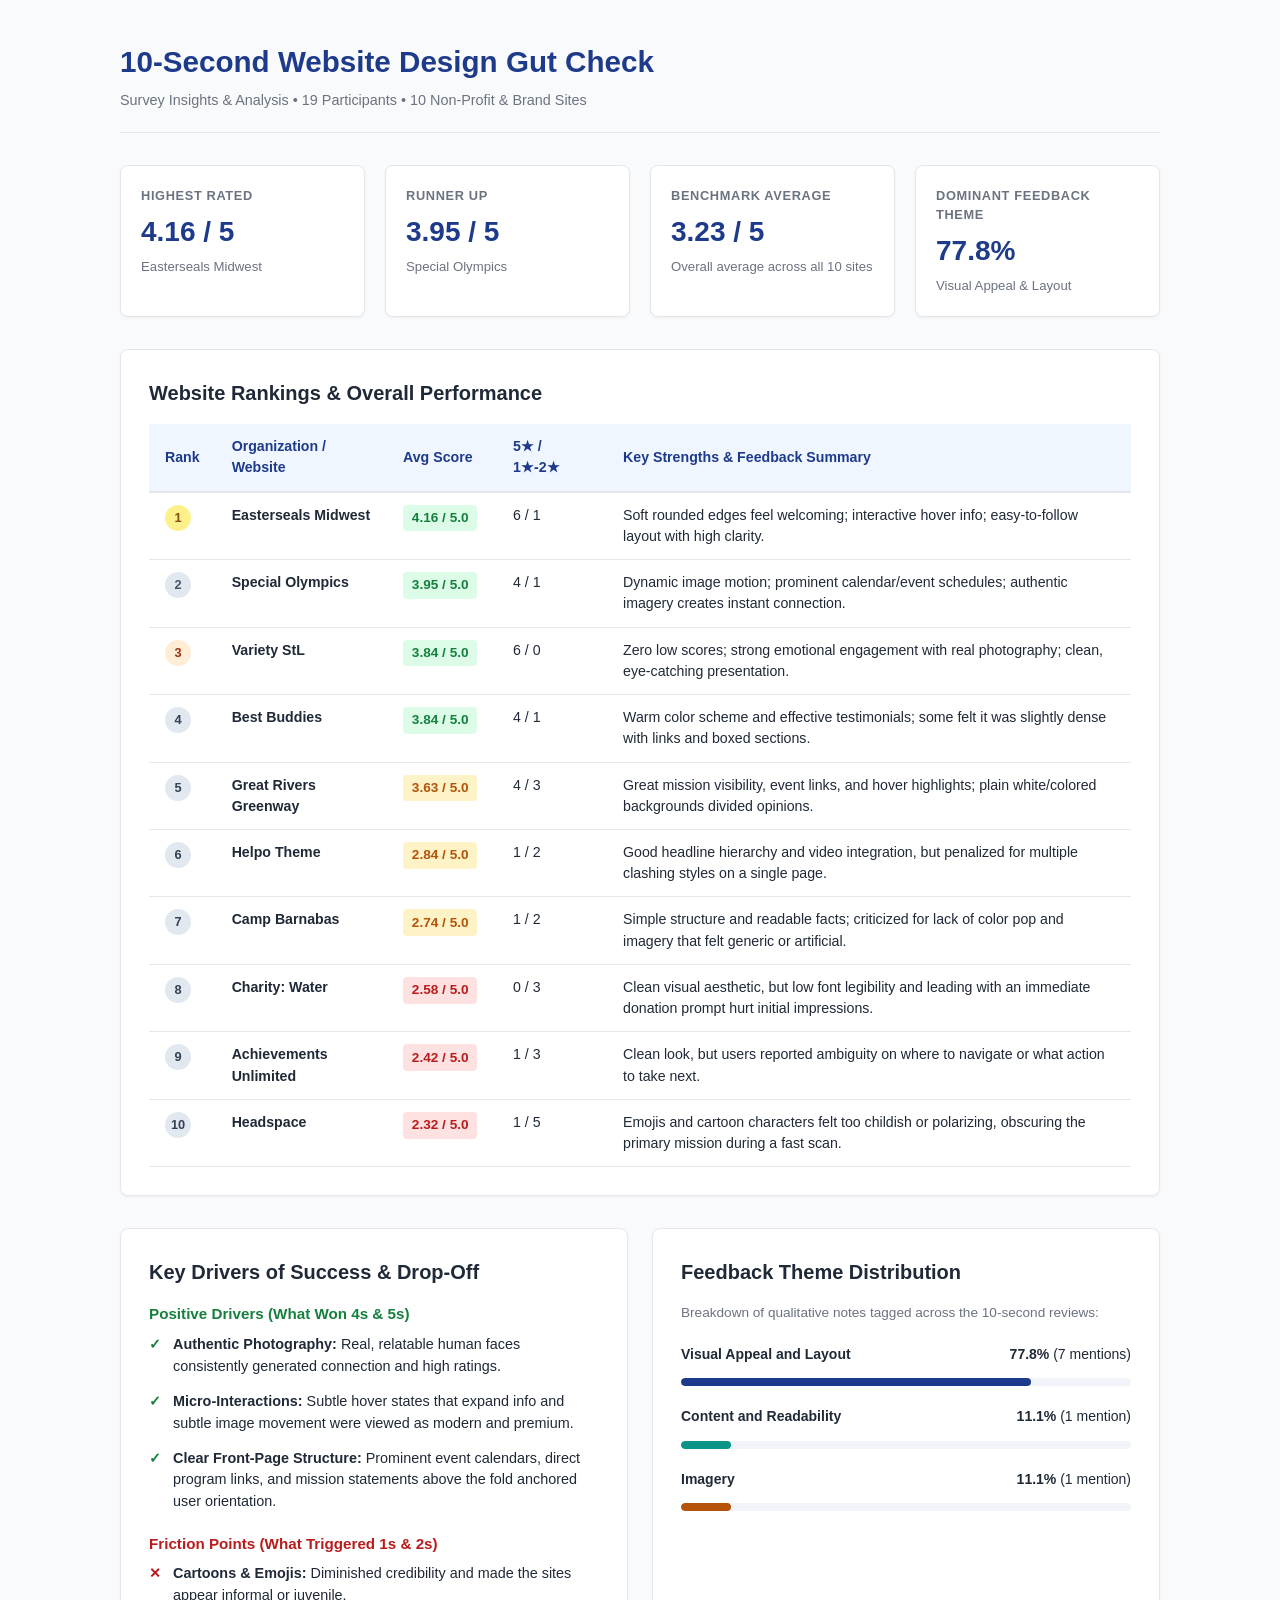
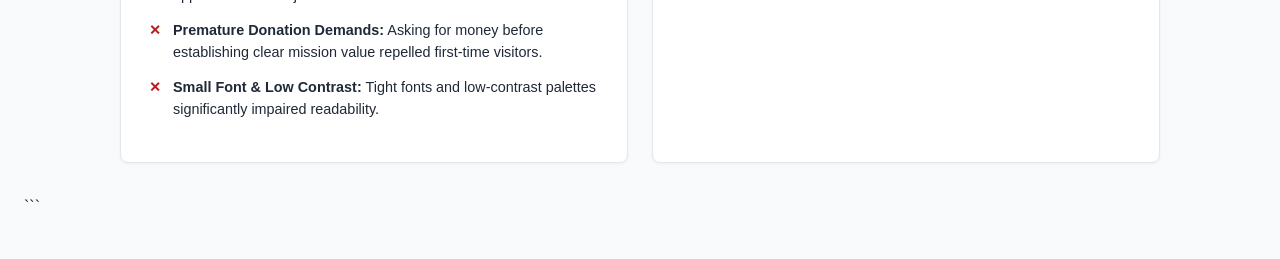
==== lifebridge-gut-check-analysis.html @ a0029921 "Add LifeBridge gut-check analysis Co-authored-by: Copilot <223556219+Copilot@users.noreply.github.co" ====
<!DOCTYPE html>
<html lang="en">
<head>
  <meta charset="UTF-8" />
  <meta name="viewport" content="width=device-width, initial-scale=1.0" />
  <title>10-Second Website Design Gut Check – Executive Summary</title>
  <style>
    :root {
      --primary: #1e3a8a;
      --primary-light: #eff6ff;
      --secondary: #0d9488;
      --text-main: #1f2937;
      --text-muted: #6b7280;
      --bg-page: #f9fafb;
      --bg-card: #ffffff;
      --border: #e5e7eb;
      --success: #15803d;
      --warning: #b45309;
      --danger: #b91c1c;
      --font-family: -apple-system, BlinkMacSystemFont, "Segoe UI", Roboto, Helvetica, Arial, sans-serif;
    }

    * {
      box-sizing: border-box;
      margin: 0;
      padding: 0;
    }

    body {
      font-family: var(--font-family);
      background-color: var(--bg-page);
      color: var(--text-main);
      line-height: 1.5;
      padding: 2.5rem 1.5rem;
    }

    .container {
      max-width: 1040px;
      margin: 0 auto;
    }

    header {
      margin-bottom: 2rem;
      border-bottom: 1px solid var(--border);
      padding-bottom: 1.25rem;
    }

    h1 {
      font-size: 1.85rem;
      font-weight: 700;
      color: var(--primary);
      margin-bottom: 0.35rem;
    }

    .meta {
      font-size: 0.9rem;
      color: var(--text-muted);
    }

    .kpi-grid {
      display: grid;
      grid-template-columns: repeat(auto-fit, minmax(220px, 1fr));
      gap: 1.25rem;
      margin-bottom: 2rem;
    }

    .kpi-card {
      background: var(--bg-card);
      border: 1px solid var(--border);
      border-radius: 8px;
      padding: 1.25rem;
      box-shadow: 0 1px 3px rgba(0, 0, 0, 0.05);
    }

    .kpi-title {
      font-size: 0.8rem;
      text-transform: uppercase;
      letter-spacing: 0.05em;
      color: var(--text-muted);
      font-weight: 600;
      margin-bottom: 0.4rem;
    }

    .kpi-value {
      font-size: 1.75rem;
      font-weight: 700;
      color: var(--primary);
    }

    .kpi-subtext {
      font-size: 0.825rem;
      color: var(--text-muted);
      margin-top: 0.25rem;
    }

    .section-card {
      background: var(--bg-card);
      border: 1px solid var(--border);
      border-radius: 8px;
      padding: 1.75rem;
      margin-bottom: 2rem;
      box-shadow: 0 1px 3px rgba(0, 0, 0, 0.05);
    }

    h2 {
      font-size: 1.25rem;
      font-weight: 600;
      color: var(--text-main);
      margin-bottom: 1rem;
      display: flex;
      align-items: center;
      gap: 0.5rem;
    }

    table {
      width: 100%;
      border-collapse: collapse;
      text-align: left;
      font-size: 0.885rem;
    }

    th {
      background-color: var(--primary-light);
      color: var(--primary);
      font-weight: 600;
      padding: 0.75rem 1rem;
      border-bottom: 2px solid var(--border);
    }

    td {
      padding: 0.75rem 1rem;
      border-bottom: 1px solid var(--border);
      vertical-align: top;
    }

    tr:hover td {
      background-color: #f8fafc;
    }

    .rank-badge {
      display: inline-block;
      width: 26px;
      height: 26px;
      line-height: 26px;
      text-align: center;
      border-radius: 50%;
      font-weight: 700;
      font-size: 0.8rem;
      background: #e2e8f0;
      color: #334155;
    }

    .rank-1 { background: #fef08a; color: #854d0e; }
    .rank-2 { background: #e2e8f0; color: #475569; }
    .rank-3 { background: #ffedd5; color: #9a3412; }

    .score-pill {
      font-weight: 700;
      padding: 0.2rem 0.55rem;
      border-radius: 4px;
      font-size: 0.85rem;
      display: inline-block;
    }

    .score-high { background: #dcfce7; color: var(--success); }
    .score-mid { background: #fef3c7; color: var(--warning); }
    .score-low { background: #fee2e2; color: var(--danger); }

    .split-grid {
      display: grid;
      grid-template-columns: 1fr 1fr;
      gap: 1.5rem;
    }

    @media (max-width: 768px) {
      .split-grid {
        grid-template-columns: 1fr;
      }
      body {
        padding: 1rem;
      }
    }

    .takeaway-list {
      list-style-type: none;
    }

    .takeaway-list li {
      position: relative;
      padding-left: 1.5rem;
      margin-bottom: 0.85rem;
      font-size: 0.9rem;
    }

    .takeaway-positive li::before {
      content: "✓";
      position: absolute;
      left: 0;
      color: var(--success);
      font-weight: bold;
    }

    .takeaway-negative li::before {
      content: "✕";
      position: absolute;
      left: 0;
      color: var(--danger);
      font-weight: bold;
    }

    .theme-row {
      display: flex;
      justify-content: space-between;
      align-items: center;
      margin-bottom: 0.85rem;
      font-size: 0.875rem;
    }

    .bar-bg {
      background: #f1f5f9;
      height: 8px;
      border-radius: 9999px;
      width: 100%;
      overflow: hidden;
      margin-top: 0.35rem;
    }

    .bar-fill {
      background: var(--primary);
      height: 100%;
      border-radius: 9999px;
    }
  </style>
</head>
<body>
  <div class="container">
    <header>
      <h1>10-Second Website Design Gut Check</h1>
      <p class="meta">Survey Insights & Analysis &bull; 19 Participants &bull; 10 Non-Profit & Brand Sites</p>
    </header>

    <!-- KPI Summary Row -->
    <div class="kpi-grid">
      <div class="kpi-card">
        <div class="kpi-title">Highest Rated</div>
        <div class="kpi-value">4.16 / 5</div>
        <div class="kpi-subtext">Easterseals Midwest</div>
      </div>
      <div class="kpi-card">
        <div class="kpi-title">Runner Up</div>
        <div class="kpi-value">3.95 / 5</div>
        <div class="kpi-subtext">Special Olympics</div>
      </div>
      <div class="kpi-card">
        <div class="kpi-title">Benchmark Average</div>
        <div class="kpi-value">3.23 / 5</div>
        <div class="kpi-subtext">Overall average across all 10 sites</div>
      </div>
      <div class="kpi-card">
        <div class="kpi-title">Dominant Feedback Theme</div>
        <div class="kpi-value">77.8%</div>
        <div class="kpi-subtext">Visual Appeal & Layout</div>
      </div>
    </div>

    <!-- Leaderboard Table -->
    <div class="section-card">
      <h2>Website Rankings & Overall Performance</h2>
      <div style="overflow-x: auto;">
        <table>
          <thead>
            <tr>
              <th style="width: 50px;">Rank</th>
              <th>Organization / Website</th>
              <th style="width: 110px;">Avg Score</th>
              <th style="width: 110px;">5★ / 1★-2★</th>
              <th>Key Strengths & Feedback Summary</th>
            </tr>
          </thead>
          <tbody>
            <tr>
              <td><span class="rank-badge rank-1">1</span></td>
              <td><strong>Easterseals Midwest</strong></td>
              <td><span class="score-pill score-high">4.16 / 5.0</span></td>
              <td>6 / 1</td>
              <td>Soft rounded edges feel welcoming; interactive hover info; easy-to-follow layout with high clarity.</td>
            </tr>
            <tr>
              <td><span class="rank-badge rank-2">2</span></td>
              <td><strong>Special Olympics</strong></td>
              <td><span class="score-pill score-high">3.95 / 5.0</span></td>
              <td>4 / 1</td>
              <td>Dynamic image motion; prominent calendar/event schedules; authentic imagery creates instant connection.</td>
            </tr>
            <tr>
              <td><span class="rank-badge rank-3">3</span></td>
              <td><strong>Variety StL</strong></td>
              <td><span class="score-pill score-high">3.84 / 5.0</span></td>
              <td>6 / 0</td>
              <td>Zero low scores; strong emotional engagement with real photography; clean, eye-catching presentation.</td>
            </tr>
            <tr>
              <td><span class="rank-badge">4</span></td>
              <td><strong>Best Buddies</strong></td>
              <td><span class="score-pill score-high">3.84 / 5.0</span></td>
              <td>4 / 1</td>
              <td>Warm color scheme and effective testimonials; some felt it was slightly dense with links and boxed sections.</td>
            </tr>
            <tr>
              <td><span class="rank-badge">5</span></td>
              <td><strong>Great Rivers Greenway</strong></td>
              <td><span class="score-pill score-mid">3.63 / 5.0</span></td>
              <td>4 / 3</td>
              <td>Great mission visibility, event links, and hover highlights; plain white/colored backgrounds divided opinions.</td>
            </tr>
            <tr>
              <td><span class="rank-badge">6</span></td>
              <td><strong>Helpo Theme</strong></td>
              <td><span class="score-pill score-mid">2.84 / 5.0</span></td>
              <td>1 / 2</td>
              <td>Good headline hierarchy and video integration, but penalized for multiple clashing styles on a single page.</td>
            </tr>
            <tr>
              <td><span class="rank-badge">7</span></td>
              <td><strong>Camp Barnabas</strong></td>
              <td><span class="score-pill score-mid">2.74 / 5.0</span></td>
              <td>1 / 2</td>
              <td>Simple structure and readable facts; criticized for lack of color pop and imagery that felt generic or artificial.</td>
            </tr>
            <tr>
              <td><span class="rank-badge">8</span></td>
              <td><strong>Charity: Water</strong></td>
              <td><span class="score-pill score-low">2.58 / 5.0</span></td>
              <td>0 / 3</td>
              <td>Clean visual aesthetic, but low font legibility and leading with an immediate donation prompt hurt initial impressions.</td>
            </tr>
            <tr>
              <td><span class="rank-badge">9</span></td>
              <td><strong>Achievements Unlimited</strong></td>
              <td><span class="score-pill score-low">2.42 / 5.0</span></td>
              <td>1 / 3</td>
              <td>Clean look, but users reported ambiguity on where to navigate or what action to take next.</td>
            </tr>
            <tr>
              <td><span class="rank-badge">10</span></td>
              <td><strong>Headspace</strong></td>
              <td><span class="score-pill score-low">2.32 / 5.0</span></td>
              <td>1 / 5</td>
              <td>Emojis and cartoon characters felt too childish or polarizing, obscuring the primary mission during a fast scan.</td>
            </tr>
          </tbody>
        </table>
      </div>
    </div>

    <!-- Takeaways & Theme Breakdown -->
    <div class="split-grid">
      <!-- Qualitative Drivers -->
      <div class="section-card">
        <h2>Key Drivers of Success & Drop-Off</h2>
        
        <h3 style="font-size: 0.95rem; color: var(--success); margin: 0.75rem 0 0.5rem;">Positive Drivers (What Won 4s & 5s)</h3>
        <ul class="takeaway-list takeaway-positive">
          <li><strong>Authentic Photography:</strong> Real, relatable human faces consistently generated connection and high ratings.</li>
          <li><strong>Micro-Interactions:</strong> Subtle hover states that expand info and subtle image movement were viewed as modern and premium.</li>
          <li><strong>Clear Front-Page Structure:</strong> Prominent event calendars, direct program links, and mission statements above the fold anchored user orientation.</li>
        </ul>

        <h3 style="font-size: 0.95rem; color: var(--danger); margin: 1.25rem 0 0.5rem;">Friction Points (What Triggered 1s & 2s)</h3>
        <ul class="takeaway-list takeaway-negative">
          <li><strong>Cartoons & Emojis:</strong> Diminished credibility and made the sites appear informal or juvenile.</li>
          <li><strong>Premature Donation Demands:</strong> Asking for money before establishing clear mission value repelled first-time visitors.</li>
          <li><strong>Small Font & Low Contrast:</strong> Tight fonts and low-contrast palettes significantly impaired readability.</li>
        </ul>
      </div>

      <!-- Feedback Distribution -->
      <div class="section-card">
        <h2>Feedback Theme Distribution</h2>
        <p style="font-size: 0.85rem; color: var(--text-muted); margin-bottom: 1.25rem;">
          Breakdown of qualitative notes tagged across the 10-second reviews:
        </p>

        <div style="margin-bottom: 1.25rem;">
          <div class="theme-row">
            <span><strong>Visual Appeal and Layout</strong></span>
            <span><strong>77.8%</strong> (7 mentions)</span>
          </div>
          <div class="bar-bg">
            <div class="bar-fill" style="width: 77.8%;"></div>
          </div>
        </div>

        <div style="margin-bottom: 1.25rem;">
          <div class="theme-row">
            <span><strong>Content and Readability</strong></span>
            <span><strong>11.1%</strong> (1 mention)</span>
          </div>
          <div class="bar-bg">
            <div class="bar-fill" style="width: 11.1%; background: var(--secondary);"></div>
          </div>
        </div>

        <div style="margin-bottom: 1.25rem;">
          <div class="theme-row">
            <span><strong>Imagery</strong></span>
            <span><strong>11.1%</strong> (1 mention)</span>
          </div>
          <div class="bar-bg">
            <div class="bar-fill" style="width: 11.1%; background: var(--warning);"></div>
          </div>
        </div>
      </div>
    </div>
  </div>
</body>
</html>

```
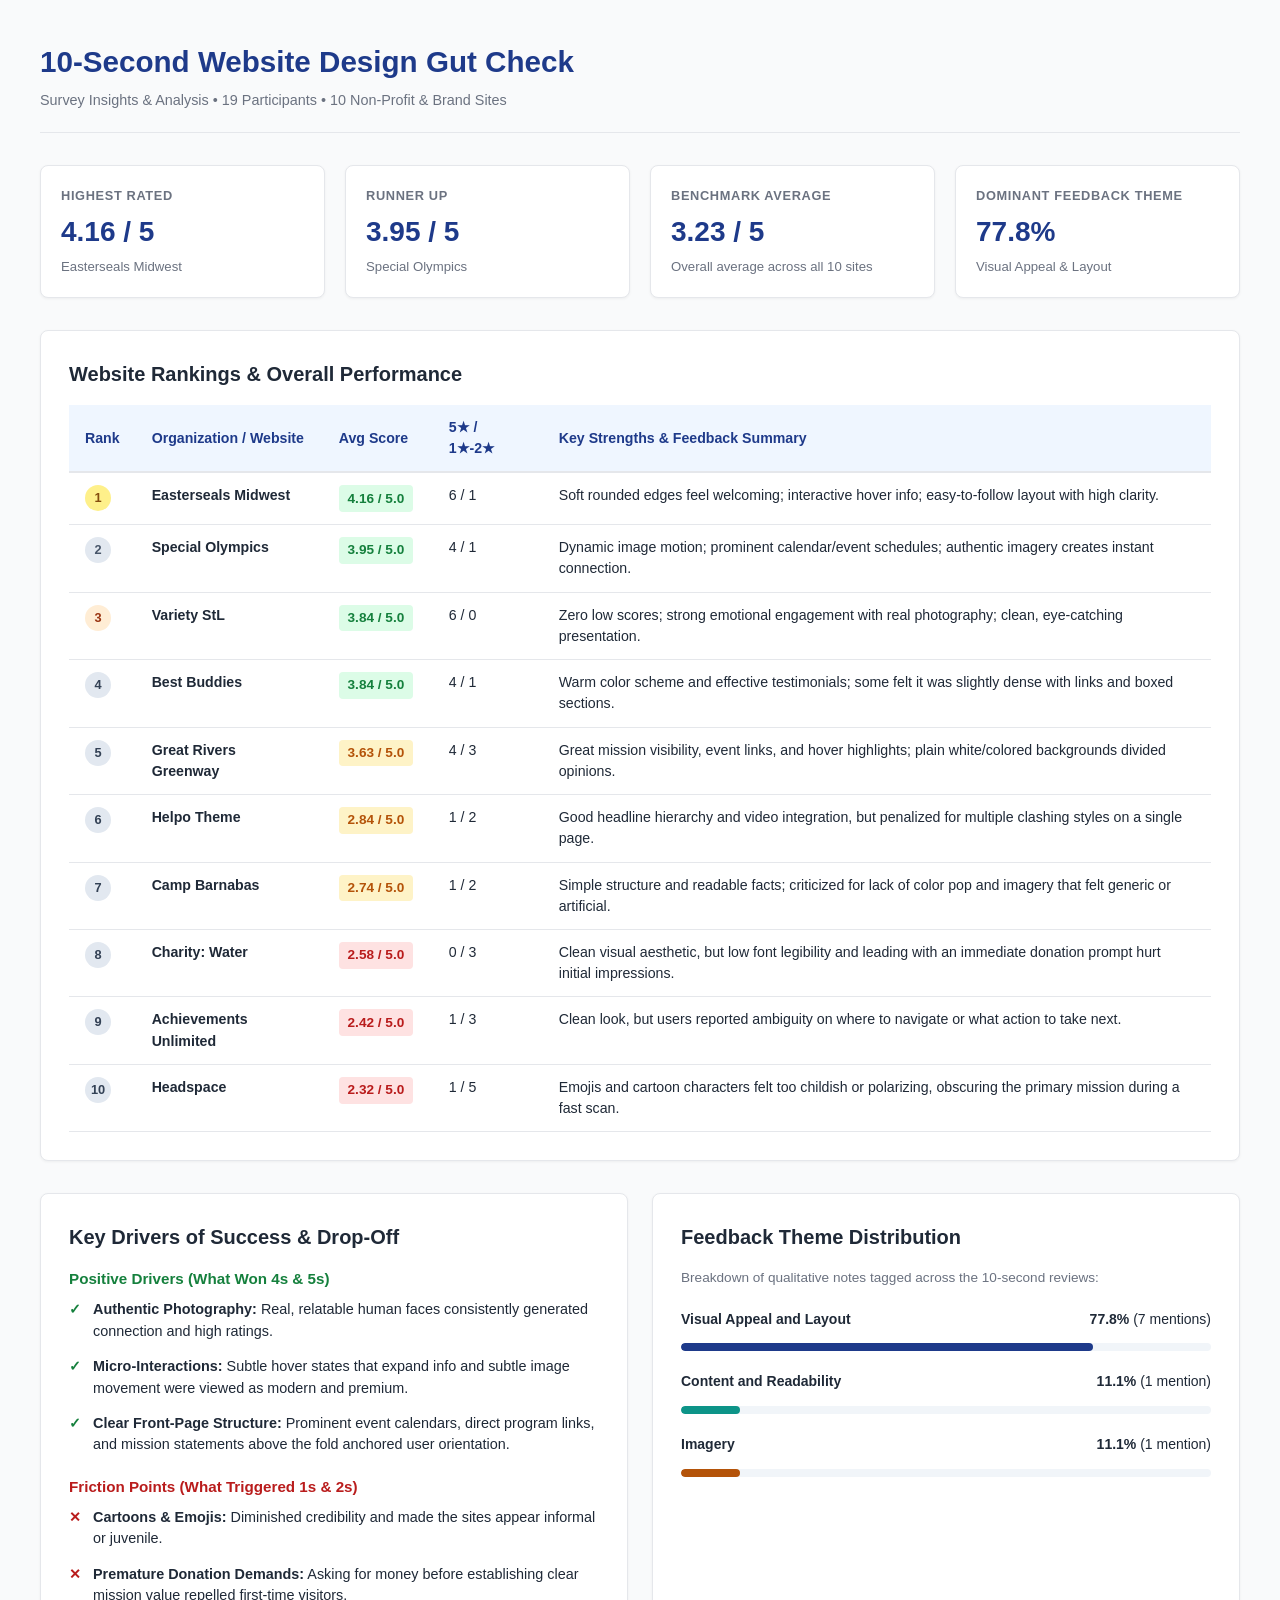
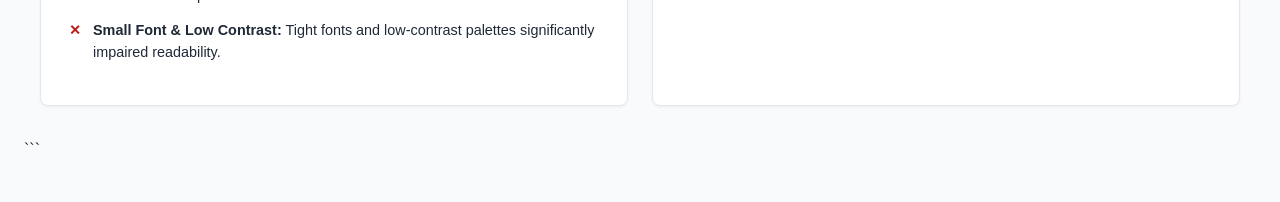
==== commit 4539c8f3: "more css" ====
--- a/lifebridge-gut-check-analysis.html
+++ b/lifebridge-gut-check-analysis.html
@@ -35,7 +35,7 @@
     }
 
     .container {
-      max-width: 1040px;
+      max-width: 1200px;
       margin: 0 auto;
     }
 
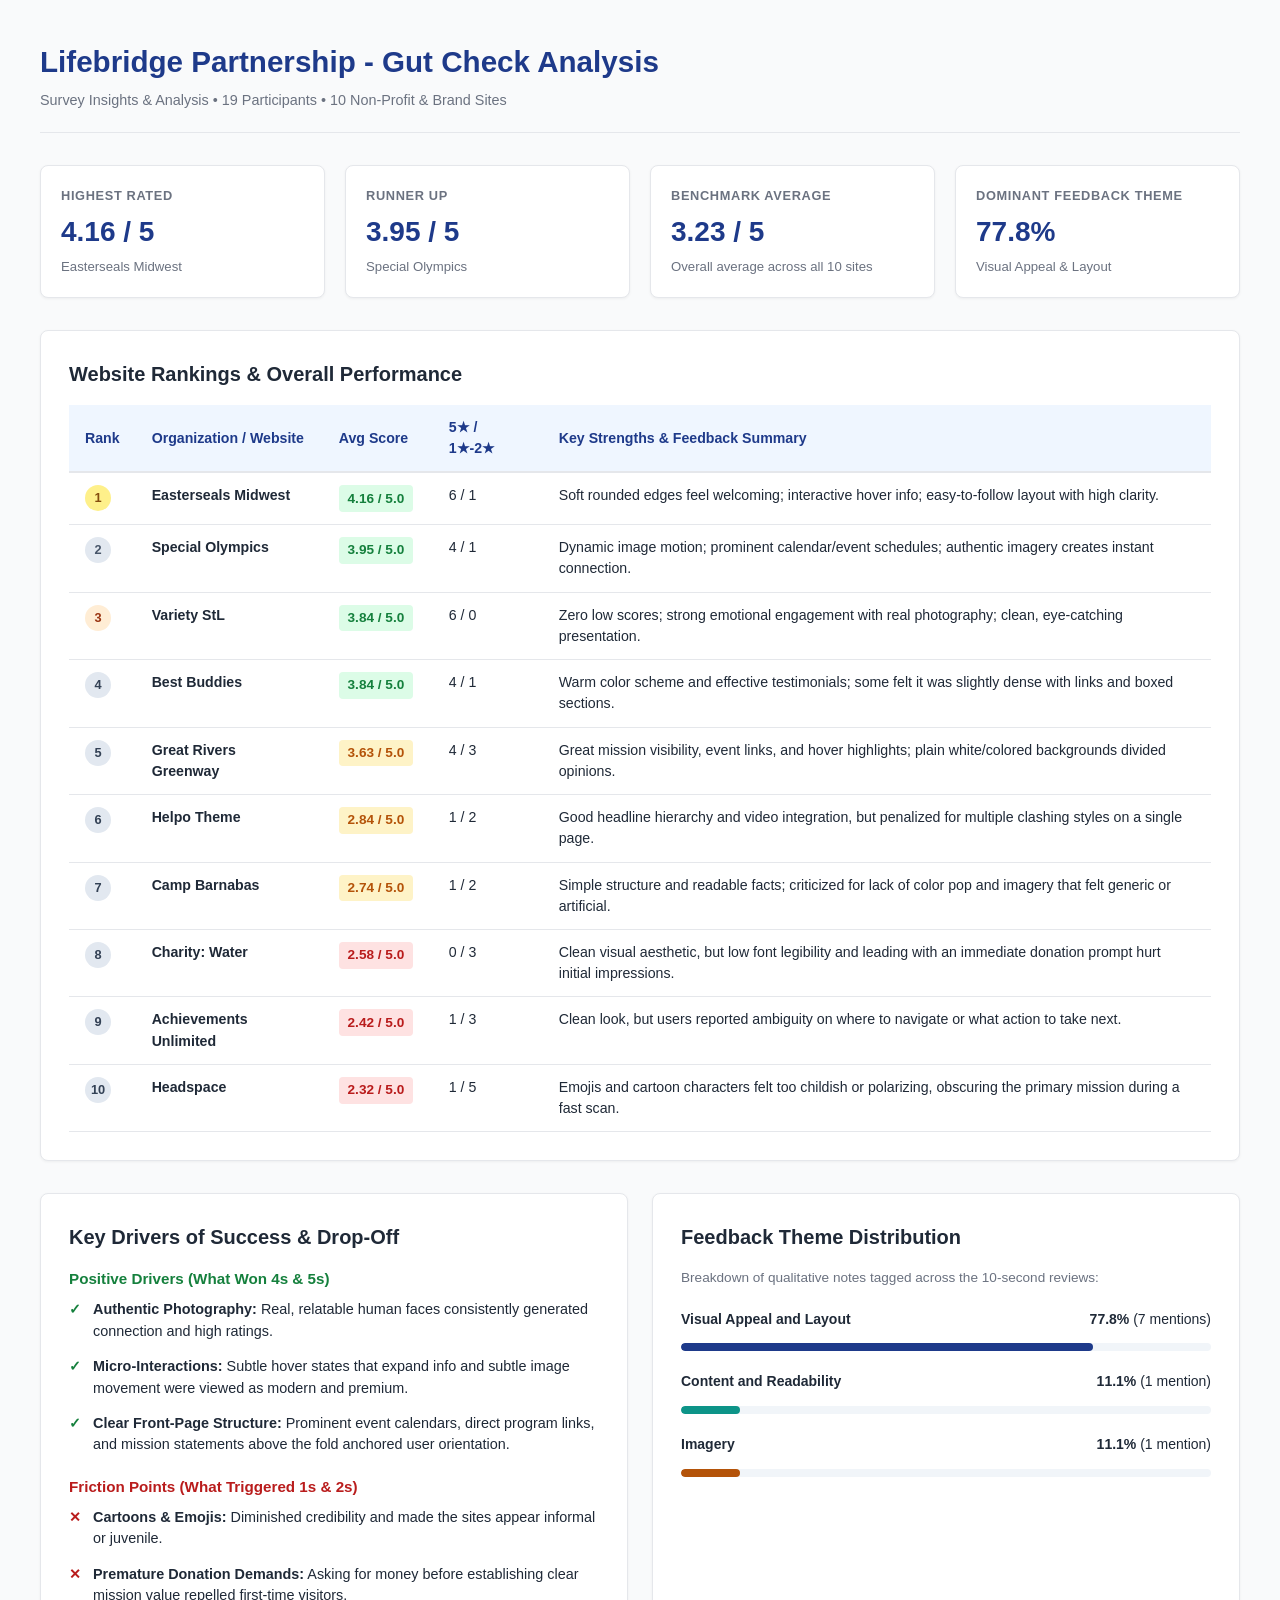
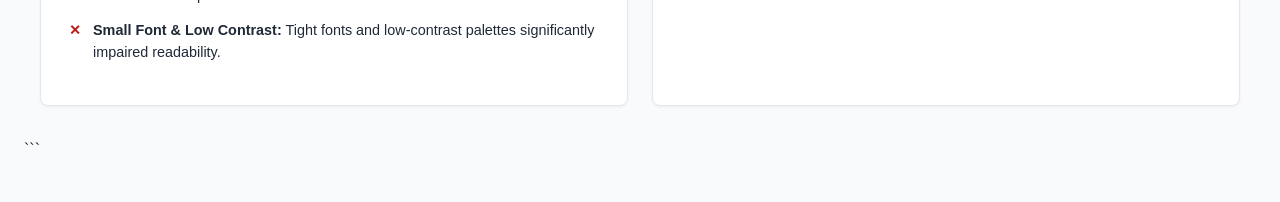
==== commit fdcf70ac: "eod" ====
--- a/lifebridge-gut-check-analysis.html
+++ b/lifebridge-gut-check-analysis.html
@@ -3,7 +3,7 @@
 <head>
   <meta charset="UTF-8" />
   <meta name="viewport" content="width=device-width, initial-scale=1.0" />
-  <title>10-Second Website Design Gut Check – Executive Summary</title>
+  <title>Lifebridge Partnership - Gut Check Analysis</title>
   <style>
     :root {
       --primary: #1e3a8a;
@@ -235,7 +235,7 @@
 <body>
   <div class="container">
     <header>
-      <h1>10-Second Website Design Gut Check</h1>
+      <h1>Lifebridge Partnership - Gut Check Analysis</h1>
       <p class="meta">Survey Insights & Analysis &bull; 19 Participants &bull; 10 Non-Profit & Brand Sites</p>
     </header>
 
